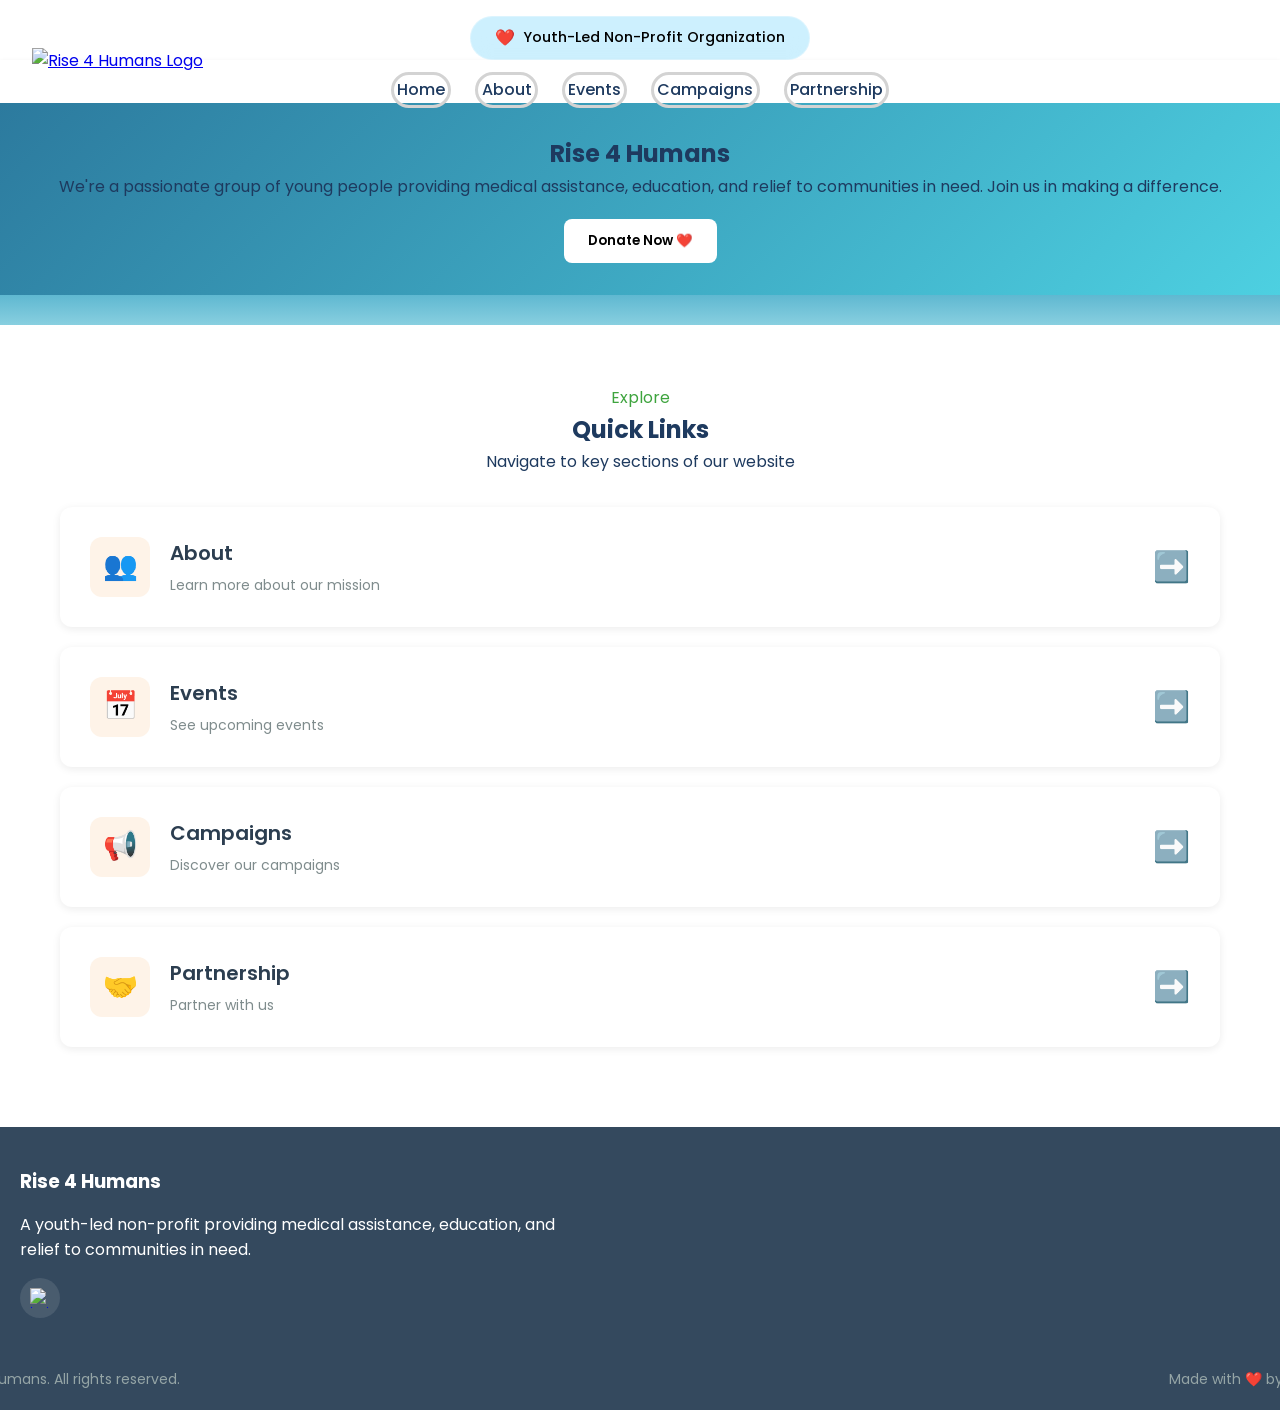
==== index.html @ 6e03113a "Wecome to Rise 4 Humans!" ====
<!DOCTYPE html>
<html lang="en">
<head>
    <meta charset="UTF-8">
    <meta name="viewport" content="width=device-width, initial-scale=1.0">
    <title>Rise 4 Humans</title>
    <link rel="preconnect" href="https://fonts.googleapis.com">
    <link rel="preconnect" href="https://fonts.gstatic.com" crossorigin>
    <link href="https://fonts.googleapis.com/css2?family=Poppins:wght@400;500;600;700&display=swap" rel="stylesheet">
    <link rel="stylesheet" href="styles.css">
</head>
<body>
    <!-- Youth-Led Badge -->
    <div class="youth-badge">
        <span class="heart-icon">❤️</span>
        <span>Youth-Led Non-Profit Organization</span>
    </div>
    
    <!-- Navigation -->
    <nav>
        <div class="logo-container">
            <a href="index.html"><img src="../../Pictures/Rise 4 Humans.png" alt="Rise 4 Humans Logo"></a>
        </div>
        <div class="menu-container">
            <ul>
                <li><a href="index.html">Home</a></li>
                <li><a href="about.html">About</a></li>
                <li><a href="events.html">Events</a></li>
                <li><a href="campaigns.html">Campaigns</a></li>
                <li><a href="partnership.html">Partnership</a></li>
            </ul>
        </div>
    </nav>

    <!-- Hero Section -->
    <section id="hero" class="hero">
        <h1>Rise 4 Humans</h1>
        <p>We're a passionate group of young people providing medical assistance, education, and relief to communities in need. Join us in making a difference.</p>
        <button class="donate-button">Donate Now ❤️</button>
    </section>

    <section class="gradient-divider"></section>

    <section class="quick-link-section" >
        <div class="explore">Explore</div>
        <h2 class="quick-link-heading">Quick Links</h2>
        <p class="quick-link-description">Navigate to key sections of our website</p>

        <div class="link-container">
            <a href="about.html" class="link-card">
                <div class="link-left">
                    <div class="icon-box">👥</div>
                    <div class="link-text">
                        <h3>About</h3>
                        <p>Learn more about our mission </p>
                    </div>
                </div>
                <div class="icon-arrow">➡️</div>
            </a>

            <a href="events.html" class="link-card">
                <div class="link-left">
                    <div class="icon-box">📅</div>
                    <div class="link-text">
                        <h3>Events</h3>
                        <p>See upcoming events </p>
                    </div>
                </div>
                <div class="icon-arrow">➡️</div>
            </a>

            <a href="campaigns.html" class="link-card">
                <div class="link-left">
                    <div class="icon-box">📢</div>
                    <div class="link-text">
                        <h3>Campaigns</h3>
                        <p>Discover our campaigns </p>
                    </div>
                </div>
                <div class="icon-arrow">➡️</div>
            </a>



            <a href="partnership.html" class="link-card">
                <div class="link-left">
                    <div class="icon-box">🤝</div>
                    <div class="link-text">
                        <h3>Partnership</h3>
                        <p>Partner with us </p>
                    </div>
                </div>
                <div class="icon-arrow">➡️</div>
            </a>

        </div>
    </section>


    <!-- Footer -->
    <footer id="footer">
        <div class="footer-container">
            <div class="footer-content">
                <h3>Rise 4 Humans</h3>
                <p>A youth-led non-profit providing medical assistance, education, and <br> relief to communities in need.</p>
            </div>  

            <div class="social-icon">
                <a href="https://www.instagram.com/rise4humans/" target="_blank">
                    <img src="https://cdn-icons-png.flaticon.com/512/174/174855.png" alt="Instagram">
                </a>
            </div>
        </div>

        <div class="footer-bottom">
            <p class="footer-left-text">&copy; 2026 Rise 4 Humans. All rights reserved.</p>
            <p class="footer-right-text">Made with ❤️ by Rise 4 Humans</p>
        </div>

        
    </footer>
    


    <script src="script.js"></script>
</body>
</html>
---- styles.css ----
/* Color Palette - Ocean-like Theme */
:root {
    --blue: #1e3a5f;        /* Deep ocean blue */
    --green: #2d5a4e;       /* Sea green */
    --white: #ffffff;       /* White */
    --sandy-tan: #d4c5a9;   /* Sandy tan */
}

/* Reset and Base Styles */
* {
    margin: 0;
    padding: 0;
    box-sizing: border-box;
}

html {
    scroll-behavior: smooth;
}

body {
    font-family: 'Poppins', Arial, sans-serif;
    line-height: 1.6;
    color: var(--blue);
    background-color: var(--white);
}

/* Youth-Led Badge */
.youth-badge {
    display: flex;
    align-items: center;
    justify-content: center;
    gap: 0.5rem;
    padding: 0.5rem 1.5rem;
    background-color: rgba(5, 179, 248, 0.2); /* Blue */
    border: 1px solid rgba(255, 255, 255, 0.3);
    border-radius: 50px; /* Pill shape */
    color: black;
    font-weight: 500;
    font-size: 0.9rem;
    width: fit-content;
    margin: 1rem auto 0rem auto;
    backdrop-filter: blur(10px); /* Glass effect */
}

.heart-icon {
    color: #ff6b6b; /* Orange-red heart color */
    font-size: 1rem;
}

/* Add your custom styles here */
nav {
    display: grid;
    grid-template-columns: 1fr auto 1fr; /* left space, center menu, right space */
    align-items: center;
    padding: 0.5rem 2rem 0 2rem;
    background-color: var(--white);
    top: 0;
    z-index: 999;
    box-shadow: 0 2px 5px rgba(0, 0, 0, 0.1);
    width: 100%;
    box-sizing: border-box;
}

.logo-container {
    justify-self: start; /* logo stays left */
    margin-top: -50px;
    margin-bottom: 0;
    display: flex;
    padding: 0;
    align-items: center;
}

.menu-container {
    justify-self: center; /* menu stays perfectly centered */
    margin-top: 10px;
}

.logo-container img {
    width: 120px;
    height: auto;  /* Keeps image proportional */
    cursor: pointer;
    margin: 0; /* Remove any fixed margin */
}

.menu-container ul {
    display: flex;
    list-style: none;
    gap: 1.5rem;
    margin: 0;
    padding: 0;
}

.menu-container ul li a {
    text-decoration: none;
    color: var(--blue);
    font-weight: 500;
    transition: color 0.3s ease;
    border: lightgrey 3px solid;
    border-radius: 20px;
    padding: 0.2rem 0.2rem;
}

.menu-container ul li a:hover {
    color: var(--green);
}

/* Hero Section */
.hero {
    min-height: auto; /* Full screen height */
    display: flex;
    flex-direction: column;
    align-items: center;
    justify-content: flex-start;
    padding: 2rem 2rem 2rem 2rem;
    text-align: center;
    padding-top: 2rem;
    background: linear-gradient(135deg, #2c7a9e 0%, #4dd0e1 100%);
}

.gradient-divider {
    width: 100%;
    height: 30px; /* Smaller height for the second bar */
    background: linear-gradient(180deg, #5fb8d1 0%, #88cfe0 100%); /* Lighter blue */
}

/* Donate Button Styling */
.donate-button {
    font-family: 'Poppins', Arial, sans-serif;
    font-weight: 600;
    padding: 0.75rem 1.5rem;
    margin-top: 20px;
    border-radius: 8px;
    border: none;
    cursor: pointer;
    background-color: var(--white);
}

.purpose {
    display: flex;
    flex-direction: column;
    align-items: center;
    justify-content: flex-start;
    padding: 4rem;
    min-height: 100vh; /* Full screen height */
    background-color: lightblue;
    text-align: center;
}

.purpose h2 {
    font-size: 30px;
    font-weight: 600;
    color: rgb(62, 164, 62);

}

.link-card{
    display: flex;
    align-items: center;
    justify-content: space-between;
    background-color: white;
    padding: 30px;
    border-radius: 12px;
    box-shadow: 0 2px 8px rgba(0, 0, 0, 0.08);
    transition: all 0.3s ease;
    cursor: pointer;
    text-decoration: none;
    color: inherit;
    margin-bottom: 20px;
}

.quick-link-section {
    max-width: 1200px;
    margin: 0 auto;
    text-align: center;
    padding: 60px 20px;
}

.link-text p {
    font-size: 14px;
    color: #7f8c8d;
    text-align: left;
    margin: 0; /* Removes default paragraph margin */
}

.link-text {
    text-align: left;
}

.link-text h3 {
    font-size: 20px;
    font-weight: 600;
    color: #2c3e50;
    margin-bottom: 5px;
    text-align: left;
}

.icon-box {
    width: 60px;
    height: 60px;
    background-color: #fef3e8; /* Light peach/tan background */
    border-radius: 12px;
    display: flex;
    align-items: center;
    justify-content: center;
    font-size: 28px;
    flex-shrink: 0; /* Prevents the box from shrinking */
}

.link-card:hover {
    box-shadow: 0 4px 16px rgba(0, 0, 0, 0.12);
    transform: translateY(-2px);
}

.icon-arrow {
    font-size: 30px;
}

.link-left {
    display: flex;
    align-items: center;
    gap: 20px;
}

.quick-link-description {
    margin-bottom: 2rem;
}

footer {
    background-color: #34495e; /* Dark blue-gray */
    color: white;
    padding: 40px 20px 20px 20px;
    width: 100%;
}

.footer-bottom {
    padding-top: 20px;
    display: flex;
    justify-content: space-between;
    align-items: center;
    color: #95a5a6;
    font-size: 14px;
    max-width: 1200px;
    margin: 0 auto;
    width: 100%;
    margin: 0 auto;
    margin-top: 30px;
}

.footer-left-text {
    margin-left: -150px;
    text-align: left;
}

.footer-right-text {
    margin-right: -150px;
    text-align: right;
}

.footer-content h3 {
    margin-bottom: 15px; 
}

.quick-link-section div.explore {
    color: rgb(62, 164, 62)
}

.social-icon {
    width: 40px;
    height: 40px;
    background-color: rgba(255, 255, 255, 0.1);
    border-radius: 50%;
    display: flex;
    align-items: center;
    justify-content: center;
    transition: background-color 0.3s ease;
    text-decoration: none;
    font-size: 10px;
}


.social-icon a {
    width: 100%;
    height: 100%;
    display: flex;
    align-items: center;
    justify-content: center;
}

.social-icon img {
    width: 20px;
    height: 20px;
    object-fit: contain;
}

.social-icon {
    margin-top: 15px;  
}

.events {
    max-width: 1200px;
    margin: 0 auto;
    text-align: center;
    padding: 60px 20px;
}

.events h2 {
    font-size: 30px;
    font-weight: 600;
    color: rgb(62, 164, 62);
}



.purpose-boxes {
    display: grid;
    grid-template-columns: repeat(3, 1fr);
    gap: 2rem;
    margin-top: 3rem;
    width: 100%;
    max-width: 1200px;
    justify-content: center;
    justify-items: center;
}

.purpose-box {
    background-color: var(--white);
    padding: 2rem;
    border-radius: 12px;
    box-shadow: 0 2px 8px rgba(0, 0, 0, 0.1);
    transition: transform 0.3s ease, box-shadow 0.3s ease;    
    padding-top: 5rem;         
    text-align: left; 
    margin-top: 0;
    padding-top: 2rem;

}

.purpose-box:hover {
    transform: translateY(-5px);
    box-shadow: 0 4px 16px rgba(0, 0, 0, 0.2);
}

.purpose p {
    margin-top: 1rem;
}

.purpose-box h3 {
    padding-top: 1rem;
}

.mini-box {
    width: 60px;
    height: 60px;
    background-color: rgba(5, 179, 248, 0.15);
    border-radius: 12px;
    font-size: 30px;
    display: flex;
    align-items: center;
    justify-content: center;
}

.mini-box:hover {
    transform: translateY(-2px);
}

.events-boxes {
    display: grid;
    grid-template-columns: repeat(2, 1fr);
    gap: 2rem;
    margin-top: 3rem;
    width: 100%;
    max-width: 1200px;
    justify-content: center;
    justify-items: center;
}

.events-box {
    background-color: var(--white);
    padding: 2rem;
    border-radius: 12px;
    box-shadow: 0 2px 8px rgba(0, 0, 0, 0.1);
    transition: transform 0.3s ease, box-shadow 0.3s ease;    
    padding-top: 5rem;         
    text-align: left; 
    margin-top: 0;
    padding-top: 2rem;
}

.calendar-icon {
    width: 16px;
    height: 16px;
    flex-shrink: 0; /* Prevents the box from shrinking */
}

.calendar-icon img {
    width: 100%;
    height: 100%;
    object-fit: contain;
}


.events-box:hover {
    transform: translateY(-5px);
    box-shadow: 0 4px 16px rgba(0, 0, 0, 0.2);
}

.event-category {
    margin-top: 3rem;
    width: 100%;
    max-width: 1200px;
}

.category-heading {
    font-size: 24px;
    font-weight: 600;
    color: var(--blue);
    text-align: left;
    margin-bottom: 1.5rem;
}

.category-boxes {
    display: grid;
    grid-template-columns: repeat(2, 1fr); /* 2 columns for side-by-side */
    gap: 2rem;
}


.events-box {
    background-color: var(--white);
    padding: 2rem;
    border-radius: 12px;
    box-shadow: 0 2px 8px rgba(0, 0, 0, 0.1);
    transition: transform 0.3s ease, box-shadow 0.3s ease;    
    text-align: left;
}

.detail-item {
    display: flex;
    margin-top: 10px;
}

.detail-item span {
    font-weight: bold;
    font-size: 14px;
    color: #333;
    margin-left: 8px;
}

.category-heading {
    text-align: center;
    width: 100%;
}

.event-category {
    margin-top: 3rem;
    width: 100%;
    max-width: 1200px;
    background-color: var(--sandy-tan); 
    padding: 2rem; 
    border-radius: 12px; 
}

.campaigns h2 {
    font-size: 30px;
    font-weight: 600;
    color: rgb(62, 164, 62);
}

.campaigns {
   display: flex;
    flex-direction: column;
    align-items: center;
    justify-content: flex-start;
    padding: 4rem;
    min-height: 100vh; /* Full screen height */
    background-color: lightblue;
    text-align: center;
}

.campaigns > p {
    font-size: 32px;
    font-weight: bold;
}

.events > p {
    font-size: 32px;
    font-weight: bold;
}

.campaign-box {
    background-color: var(--white);
    padding: 2rem;
    border-radius: 12px;
    box-shadow: 0 2px 8px rgba(0, 0, 0, 0.1);
    transition: transform 0.3s ease, box-shadow 0.3s ease;
    text-align: left;
}

.campaign-box:hover {
    transform: translateY(-5px);
    box-shadow: 0 4px 16px rgba(0, 0, 0, 0.2);
}

.campaign-box p {
    color: #666;
    font-size: 14px;
    line-height: 1.6;
}


 /* Campaign details */
.campaign-details {
    margin-top: 1rem;
}

.campaign-category {
    margin-top: 3rem;
    width: 100%;
    max-width: 1200px;
    background-color: var(--sandy-tan); 
    padding: 2rem; 
    border-radius: 12px; 
}

.campaign-category .category-boxes-grid {
    display: grid;
    grid-template-columns: repeat(2, 1fr); /* 2 columns for side-by-side */
    gap: 2rem;
}

.campaign-category {
    margin: 0 auto;
    margin-top: 3rem;
    margin-bottom: 3rem;
    width: 100%;
    max-width: 1200px;
    background-color: var(--sandy-tan); 
    padding: 2rem; 
    border-radius: 12px;
}

.partnership {
    display: flex;
    flex-direction: column;
    align-items: center;
    justify-content: flex-start;
    padding: 4rem;
    min-height: 100vh; 
    text-align: center;
}

.partnership h2 {
    font-size: 30px;
    font-weight: 600;
    color: rgb(62, 164, 62);
}

.partnership p {
    max-width: 800px;
    margin-top: 1rem;
    font-size: 18px;
    color: var(--blue);
}

.partnership > h3 {
    font-size: 32px;
    font-weight: 600;
    color: var(--blue);
    margin: 0;
}


/* Partnership Options */
.partnership-options {
    display: grid;
    grid-template-columns: repeat(3, 1fr);
    gap: 2rem;
    margin: 3rem 0;
}

.partnership-card {
    background-color: var(--white);
    padding: 2.5rem 2rem;
    border-radius: 12px;
    box-shadow: 0 2px 8px rgba(0, 0, 0, 0.1);
    transition: transform 0.3s ease, box-shadow 0.3s ease;
    text-align: center;
}

.partnership-card:hover {
    transform: translateY(-5px);
    box-shadow: 0 4px 16px rgba(0, 0, 0, 0.2);
}

.partnership-icon {
    font-size: 48px;
    margin-bottom: 1rem;
}

.partnership-card h3 {
    font-size: 22px;
    font-weight: 600;
    color: var(--blue);
    margin-bottom: 1rem;
}

.partnership-card p {
    color: #666;
    font-size: 15px;
    line-height: 1.6;
}

/* Contact Section */
.partnership-contact {
    background-color: var(--sandy-tan);
    padding: 3rem;
    border-radius: 12px;
    margin-top: 0.5rem;
    text-align: center;
}

.partnership-contact h3 {
    font-size: 32px;
    font-weight: 600;
    color: var(--blue);
    margin-bottom: 1rem;
}

.partnership-contact p {
    font-size: 18px;
    color: var(--blue);
    margin-bottom: 1.5rem;
    line-height: 1.8;
}

.contact-email {
    display: inline-flex;
    align-items: center;
    gap: 0.5rem;
    background-color: var(--white);
    padding: 1rem 2rem;
    border-radius: 8px;
    font-size: 18px;
    font-weight: 600;
    color: var(--blue);
    text-decoration: none;
    transition: transform 0.3s ease, box-shadow 0.3s ease;
    box-shadow: 0 2px 8px rgba(0, 0, 0, 0.1);
}

.contact-email:hover {
    transform: translateY(-2px);
    box-shadow: 0 4px 12px rgba(0, 0, 0, 0.15);
}

.email-icon {
    font-size: 24px;
}

/* Why Partner Section */
.why-partner {
    margin: 4rem 0 3rem 0;
}

.why-partner h3 {
    font-size: 32px;
    font-weight: 600;
    color: var(--blue);
    margin-bottom: 2rem;
}

.benefits-list {
    display: grid;
    grid-template-columns: repeat(2, 1fr);
    gap: 1.5rem;
    max-width: 900px;
    margin: 0 auto;
    text-align: left;
}

.benefit-item {
    display: flex;
    align-items: flex-start;
    gap: 1rem;
    background-color: #f8f9fa;
    padding: 1.5rem;
    border-radius: 8px;
}

.benefit-icon {
    font-size: 28px;
    flex-shrink: 0;
}

.benefit-text h4 {
    font-size: 18px;
    font-weight: 600;
    color: var(--blue);
    margin-bottom: 0.5rem;
}

.benefit-text p {
    font-size: 14px;
    color: #666;
    line-height: 1.6;
}
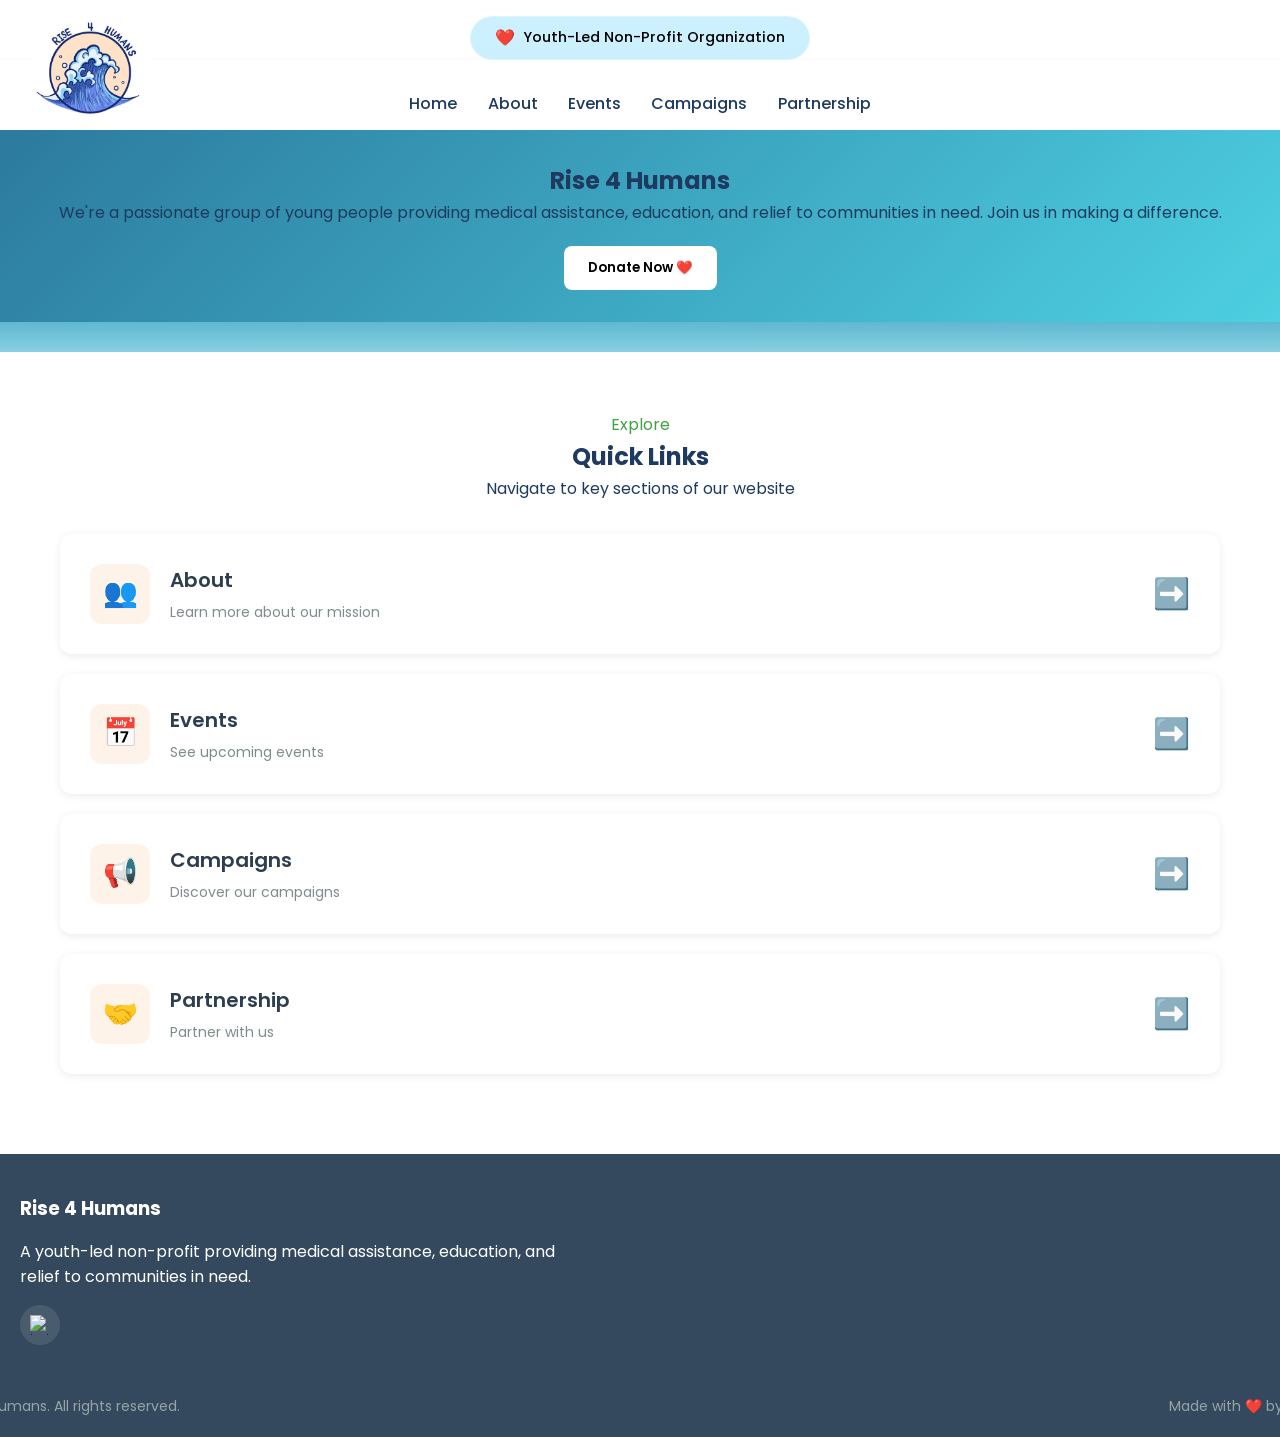
==== commit 22e1d463: "Updated issue with logo not appearing due to incorrect file path." ====
--- a/index.html
+++ b/index.html
@@ -19,7 +19,7 @@
     <!-- Navigation -->
     <nav>
         <div class="logo-container">
-            <a href="index.html"><img src="../../Pictures/Rise 4 Humans.png" alt="Rise 4 Humans Logo"></a>
+            <a href="index.html"><img src="Rise 4 Humans.png" alt="Rise 4 Humans Logo"></a>
         </div>
         <div class="menu-container">
             <ul>
--- a/styles.css
+++ b/styles.css
@@ -95,8 +95,6 @@
     color: var(--blue);
     font-weight: 500;
     transition: color 0.3s ease;
-    border: lightgrey 3px solid;
-    border-radius: 20px;
     padding: 0.2rem 0.2rem;
 }
 
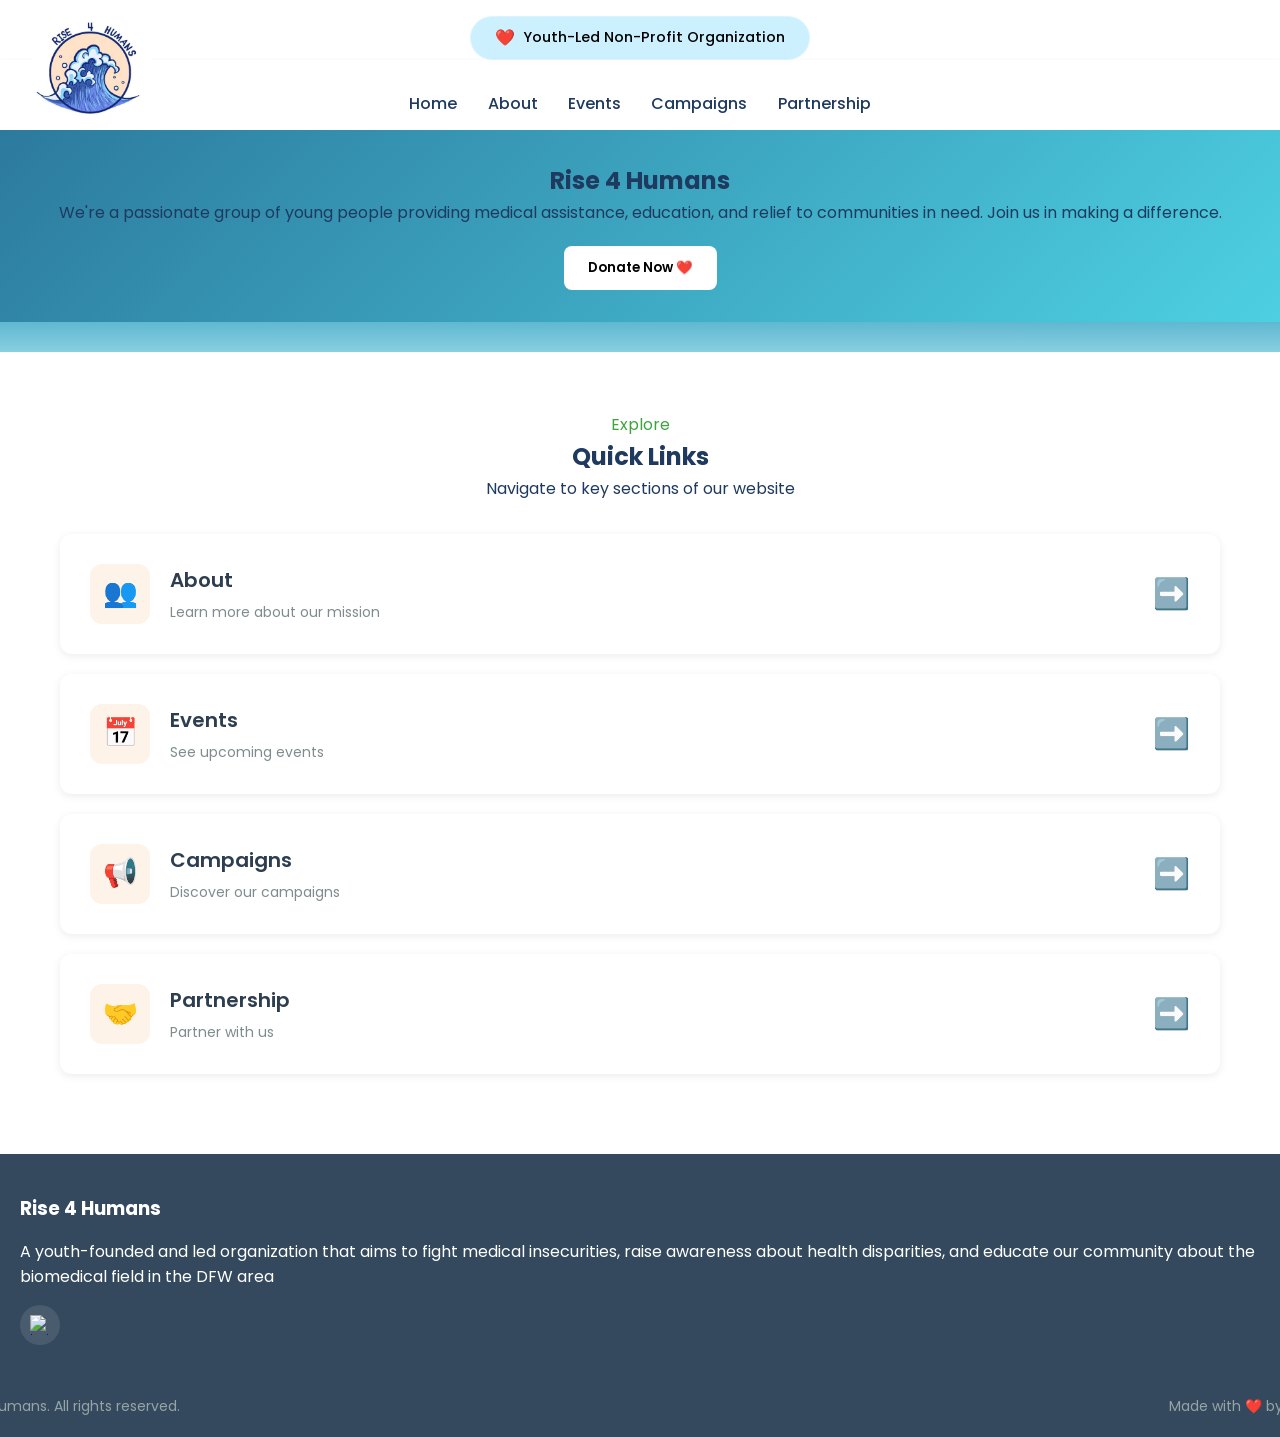
==== commit 9c33c432: "Update the mission statement in index.html" ====
--- a/index.html
+++ b/index.html
@@ -102,7 +102,8 @@
         <div class="footer-container">
             <div class="footer-content">
                 <h3>Rise 4 Humans</h3>
-                <p>A youth-led non-profit providing medical assistance, education, and <br> relief to communities in need.</p>
+                <p>A youth-founded and led organization that aims to fight medical insecurities, raise awareness about health disparities, and educate our community about the biomedical field in the DFW area
+</p>
             </div>  
 
             <div class="social-icon">
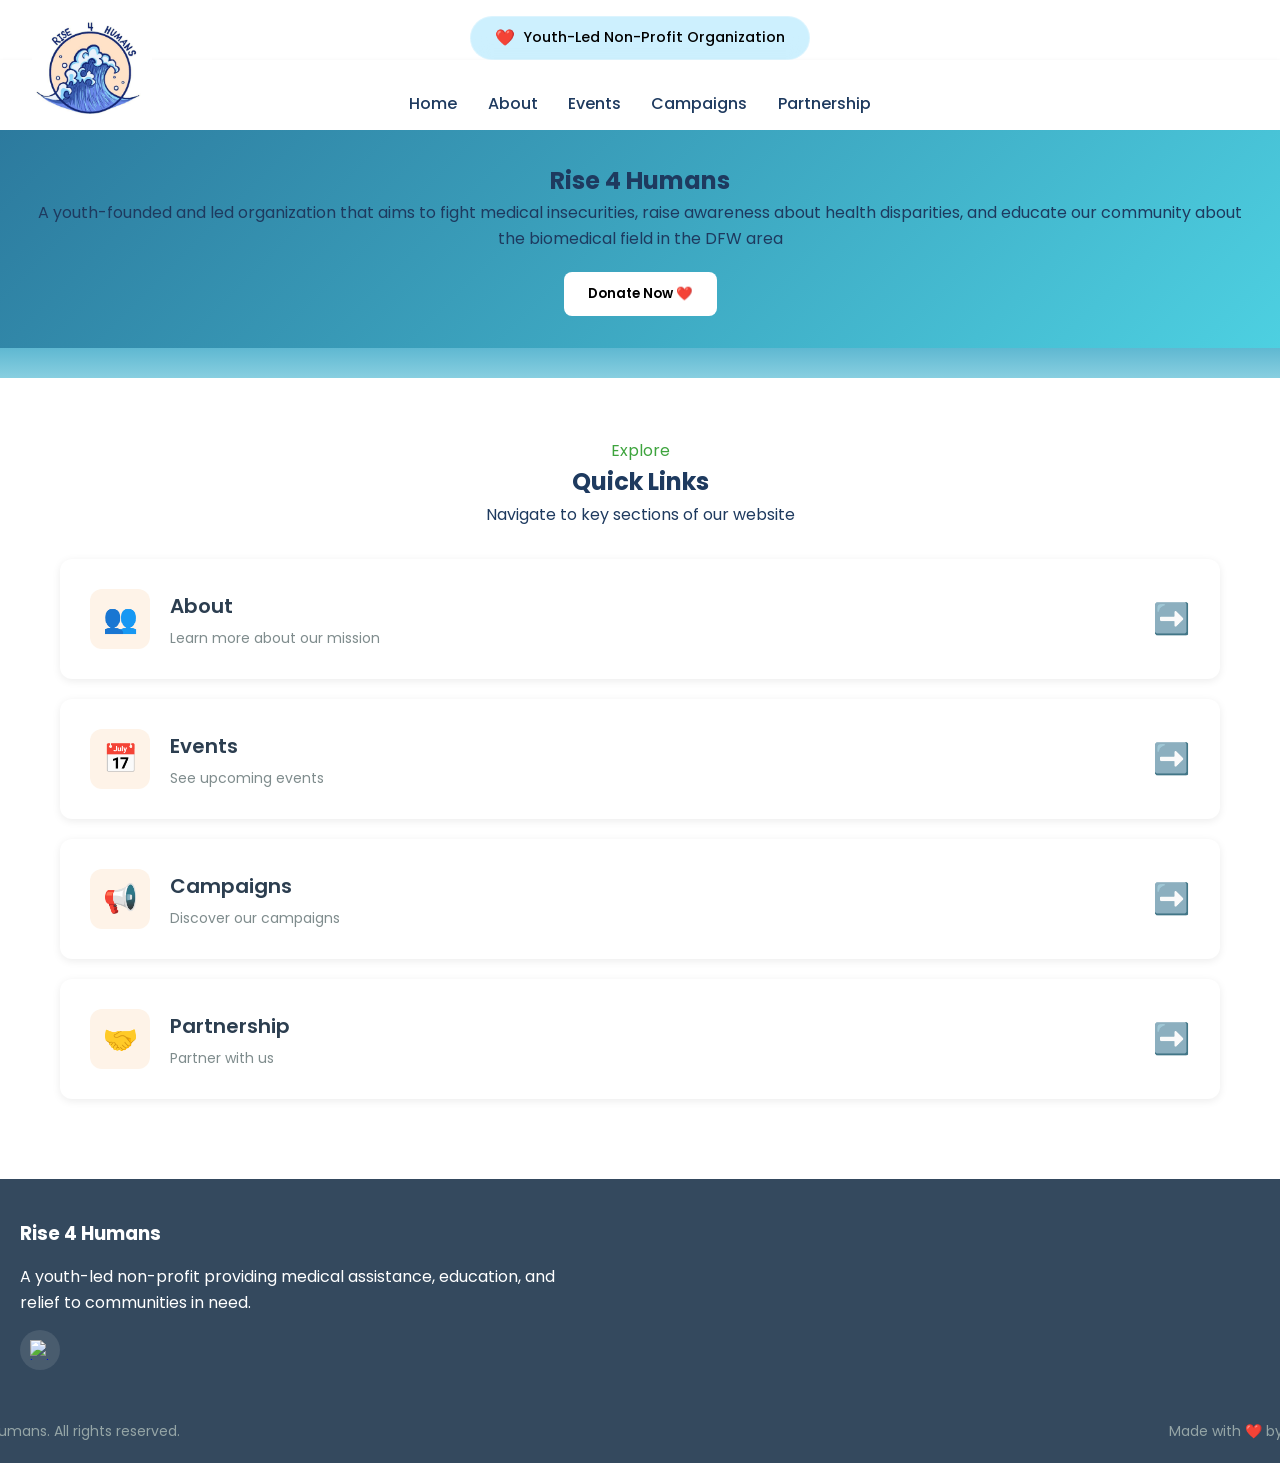
==== commit 8f134e79: "Updated" ====
--- a/index.html
+++ b/index.html
@@ -35,7 +35,7 @@
     <!-- Hero Section -->
     <section id="hero" class="hero">
         <h1>Rise 4 Humans</h1>
-        <p>We're a passionate group of young people providing medical assistance, education, and relief to communities in need. Join us in making a difference.</p>
+        <p>A youth-founded and led organization that aims to fight medical insecurities, raise awareness about health disparities, and educate our community about the biomedical field in the DFW area</p>
         <button class="donate-button">Donate Now ❤️</button>
     </section>
 
@@ -102,7 +102,7 @@
         <div class="footer-container">
             <div class="footer-content">
                 <h3>Rise 4 Humans</h3>
-                <p>A youth-founded and led organization that aims to fight medical insecurities, raise awareness about health disparities, and educate our community about the biomedical field in the DFW area
+                <p>A youth-led non-profit providing medical assistance, education, and <br> relief to communities in need.
 </p>
             </div>  
 
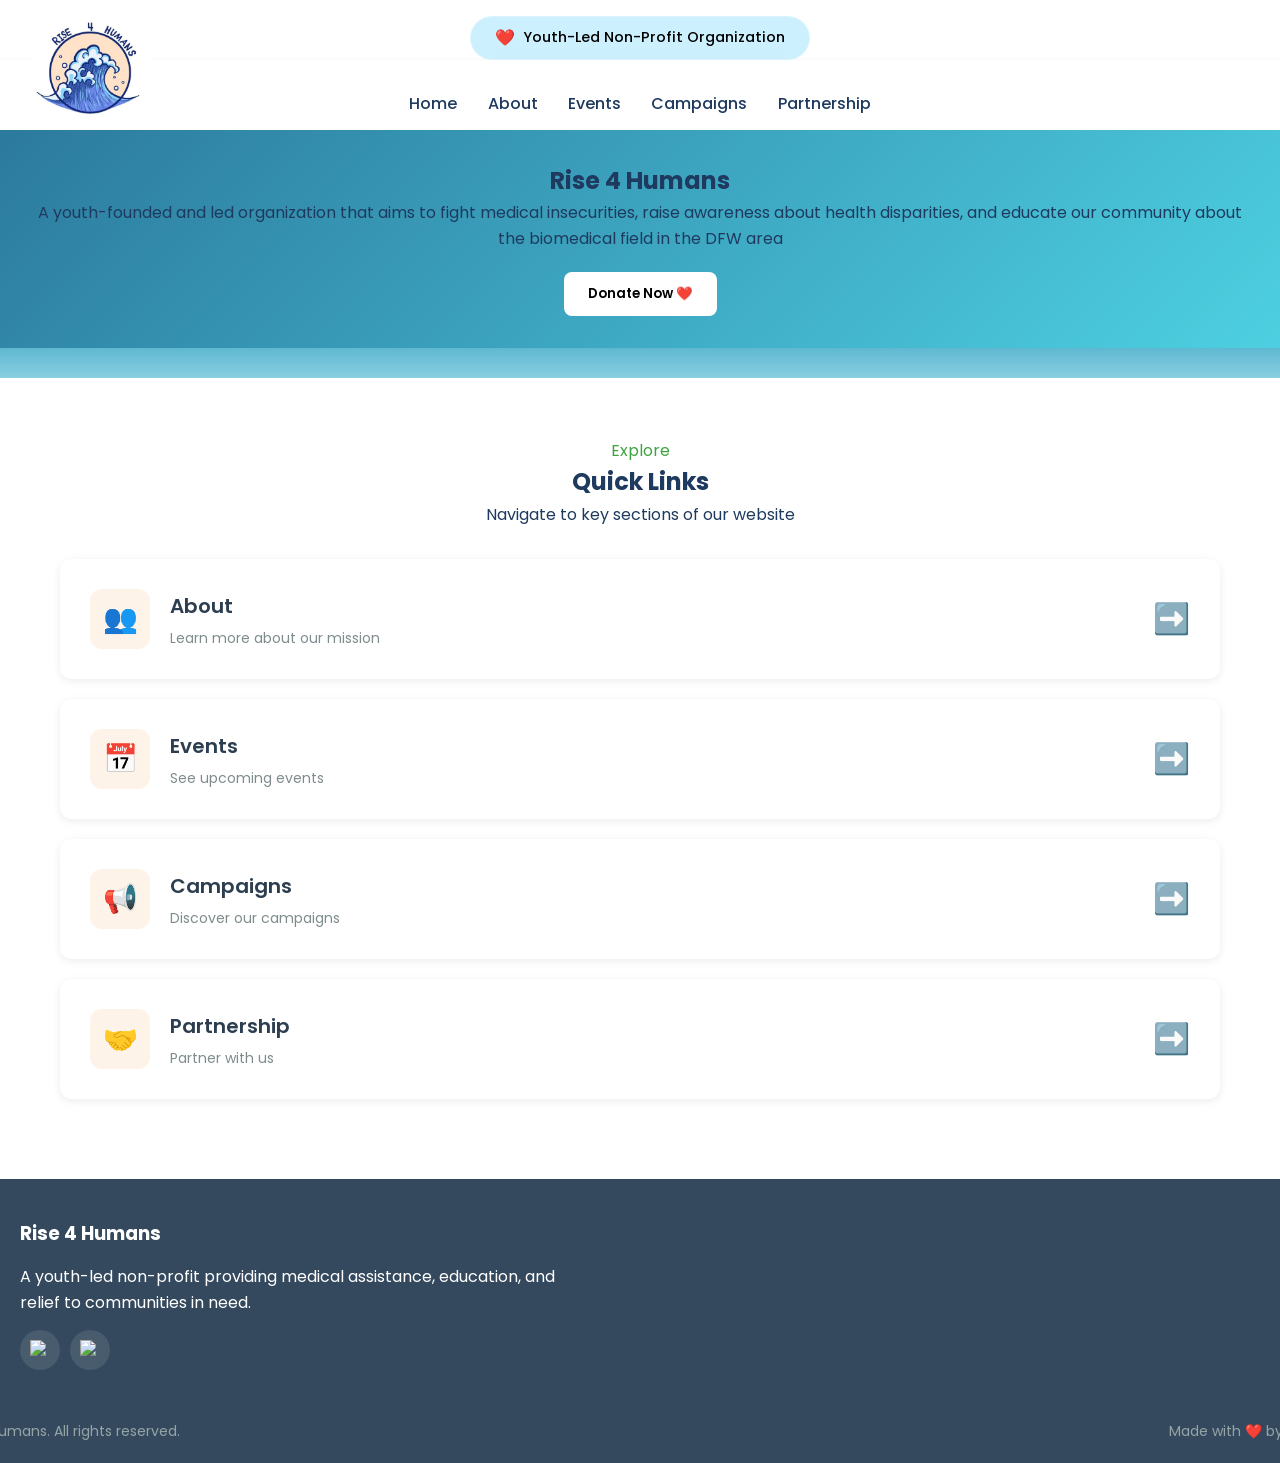
==== commit f6026477: "Updated all the pages" ====
--- a/index.html
+++ b/index.html
@@ -4,6 +4,7 @@
     <meta charset="UTF-8">
     <meta name="viewport" content="width=device-width, initial-scale=1.0">
     <title>Rise 4 Humans</title>
+    <link rel="icon" href="Rise 4 Humans.png" type="image/png"> 
     <link rel="preconnect" href="https://fonts.googleapis.com">
     <link rel="preconnect" href="https://fonts.gstatic.com" crossorigin>
     <link href="https://fonts.googleapis.com/css2?family=Poppins:wght@400;500;600;700&display=swap" rel="stylesheet">
@@ -106,9 +107,12 @@
 </p>
             </div>  
 
-            <div class="social-icon">
-                <a href="https://www.instagram.com/rise4humans/" target="_blank">
+            <div class="social-icons">
+                <a href="https://www.instagram.com/rise4humans/" target="_blank" class="social-icon">
                     <img src="https://cdn-icons-png.flaticon.com/512/174/174855.png" alt="Instagram">
+                </a>
+                <a href="https://www.tiktok.com/@rise4humans/" target="_blank" class="social-icon">
+                    <img src="https://cdn-icons-png.flaticon.com/512/3046/3046126.png" alt="TikTok">
                 </a>
             </div>
         </div>
--- a/styles.css
+++ b/styles.css
@@ -262,6 +262,12 @@
     color: rgb(62, 164, 62)
 }
 
+.social-icons {
+    margin-top: 15px;
+    display: flex;
+    gap: 10px;
+}
+
 .social-icon {
     width: 40px;
     height: 40px;
@@ -272,26 +278,12 @@
     justify-content: center;
     transition: background-color 0.3s ease;
     text-decoration: none;
-    font-size: 10px;
-}
-
-
-.social-icon a {
-    width: 100%;
-    height: 100%;
-    display: flex;
-    align-items: center;
-    justify-content: center;
 }
 
 .social-icon img {
     width: 20px;
     height: 20px;
     object-fit: contain;
-}
-
-.social-icon {
-    margin-top: 15px;  
 }
 
 .events {
@@ -418,8 +410,9 @@
 
 .category-boxes {
     display: grid;
-    grid-template-columns: repeat(2, 1fr); /* 2 columns for side-by-side */
+    grid-template-columns: repeat(auto-fit, minmax(350px, 1fr));
     gap: 2rem;
+    justify-items: center;
 }
 
 
@@ -703,3 +696,16 @@
     line-height: 1.6;
 }
 
+.partnered-grid {
+    grid-template-columns: repeat(2, 1fr); /* looks cleaner for names */
+    max-width: 800px;
+}
+
+.partnered-card {
+    padding: 1.5rem;
+}
+
+.partnered-card h3 {
+    margin: 0;
+    font-size: 20px;
+}
